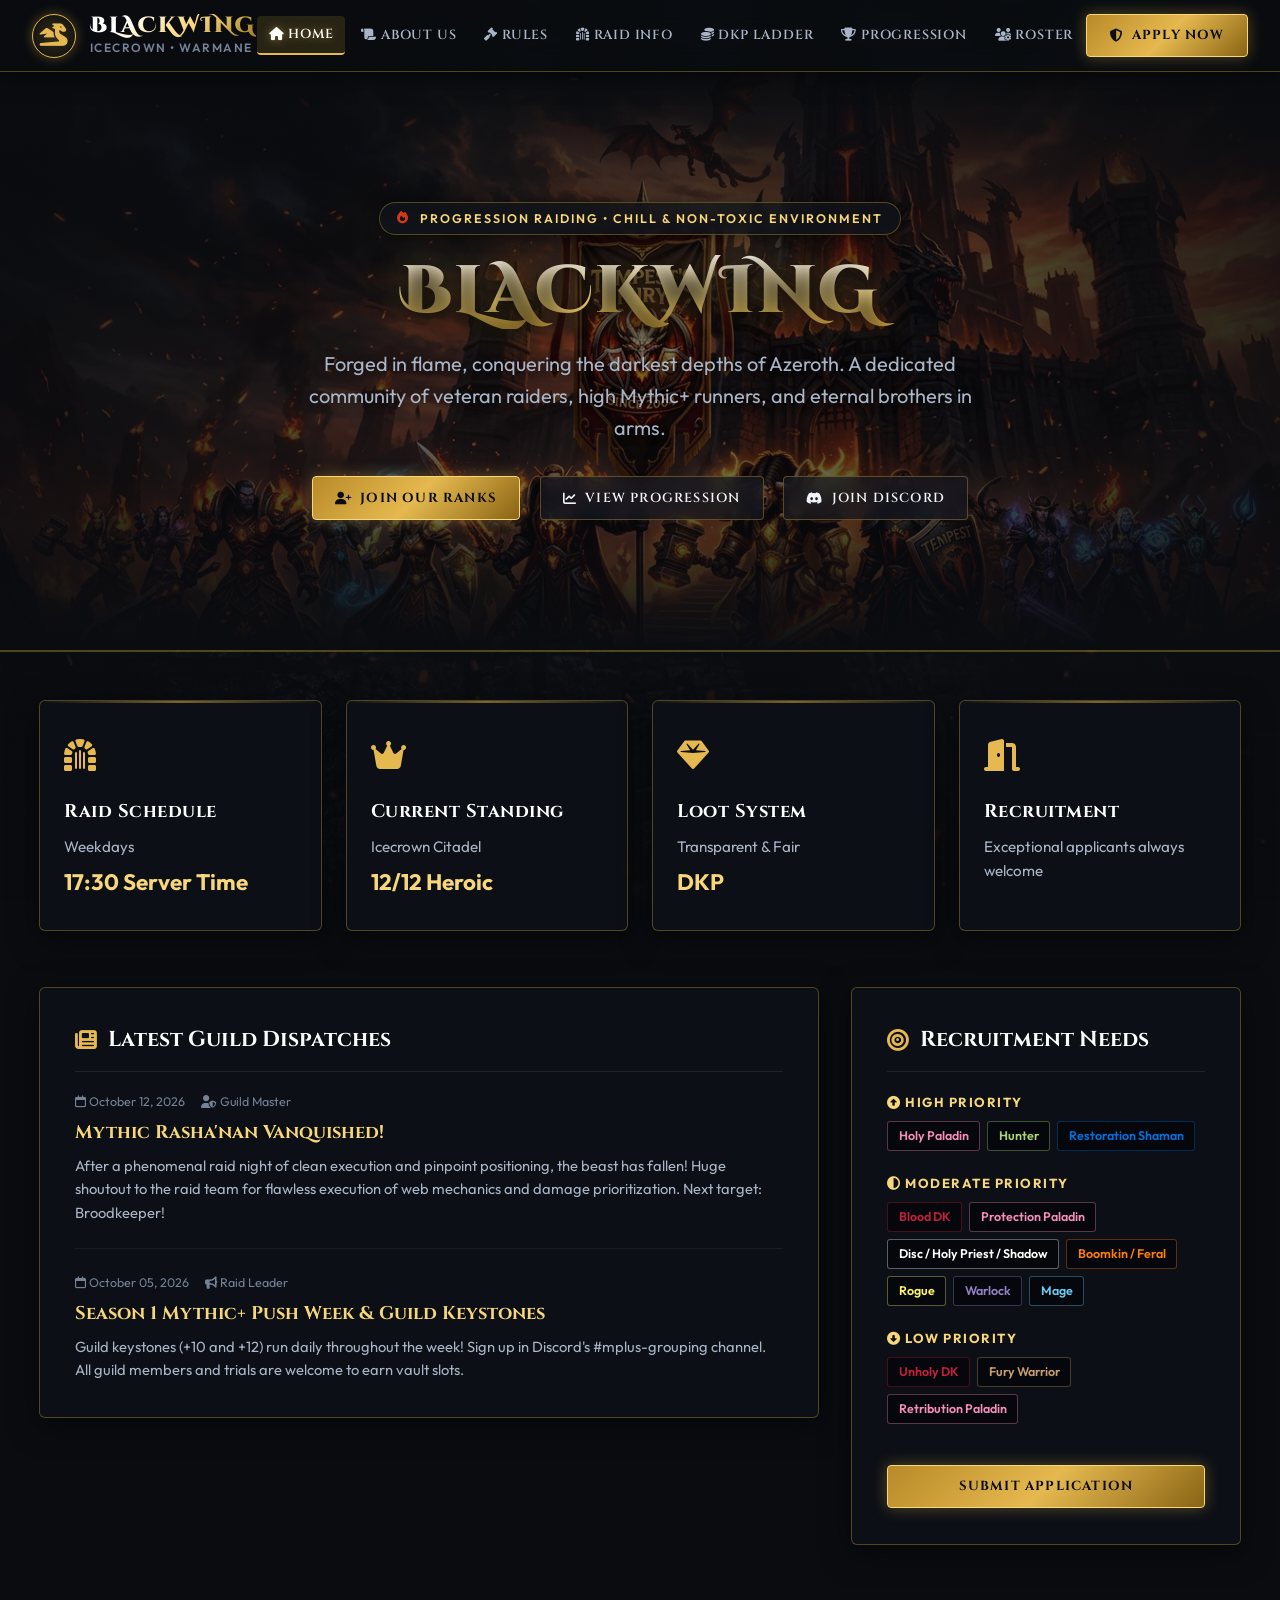
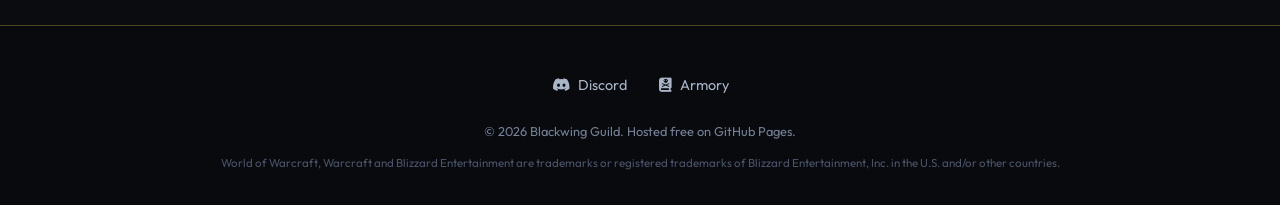
==== index.html @ 2e3fd155 "." ====
<!DOCTYPE html>
<html lang="en">

<head>
  <meta charset="UTF-8">
  <meta name="viewport" content="width=device-width, initial-scale=1.0">
  <title>Blackwing | World of Warcraft Progressive Guild</title>
  <meta name="description"
    content="Official website for Blackwing, a World of Warcraft progressive raiding guild. Raid progression, roster, and recruitment.">

  <!-- Favicon -->
  <link rel="icon" type="image/svg+xml"
    href="data:image/svg+xml,<svg xmlns='http://www.w3.org/2000/svg' viewBox='0 0 100 100'><text y='.9em' font-size='90'>🐉</text></svg>">

  <!-- FontAwesome 6 for Icons -->
  <link rel="stylesheet" href="https://cdnjs.cloudflare.com/ajax/libs/font-awesome/6.5.1/css/all.min.css">

  <!-- Main Stylesheet -->
  <link rel="stylesheet" href="css/style.css">
</head>

<body>

  <!-- Top Sticky Navigation Bar -->
  <header class="site-header" id="mainHeader">
    <div class="nav-container">
      <a href="index.html" class="guild-brand" id="brandLink">
        <div class="guild-crest">
          <i class="fa-solid fa-dragon"></i>
        </div>
        <div class="guild-info-title">
          <span class="guild-name">BLACKWING</span>
          <span class="guild-realm">Icecrown &bull; Warmane</span>
        </div>
      </a>

      <!-- Desktop & Mobile Navigation Links -->
      <nav aria-label="Main Navigation">
        <ul class="nav-menu" id="navMenu">
          <li class="nav-item"><a href="index.html" class="nav-link active" id="navHome"><i
                class="fa-solid fa-house"></i> Home</a></li>
          <li class="nav-item"><a href="about.html" class="nav-link" id="navAbout"><i class="fa-solid fa-scroll"></i>
              About Us</a></li>
          <li class="nav-item"><a href="rules.html" class="nav-link" id="navRules"><i class="fa-solid fa-gavel"></i>
              Rules</a></li>
          <li class="nav-item"><a href="raids.html" class="nav-link" id="navRaids"><i class="fa-solid fa-dungeon"></i>
              Raid Info</a></li>
          <li class="nav-item"><a href="dkp.html" class="nav-link" id="navDkp"><i class="fa-solid fa-coins"></i> DKP
              Ladder</a></li>
          <li class="nav-item"><a href="progression.html" class="nav-link" id="navProgression"><i
                class="fa-solid fa-trophy"></i> Progression</a></li>
          <li class="nav-item"><a href="roster.html" class="nav-link" id="navRoster"><i
                class="fa-solid fa-users-gear"></i> Roster</a></li>
        </ul>
      </nav>

      <!-- Right Action & Mobile Toggle -->
      <div class="nav-actions">
        <a href="recruitment.html" class="btn-primary" id="btnJoinNav">
          <i class="fa-solid fa-shield-halved"></i> Apply Now
        </a>
        <button class="nav-toggle" id="navToggle" aria-label="Toggle navigation menu" aria-expanded="false">
          <i class="fa-solid fa-bars"></i>
        </button>
      </div>
    </div>
  </header>

  <!-- Hero Section: Header Photo with Text Overlay -->
  <section class="hero-section" id="heroSection">
    <div class="hero-background-wrapper">
      <img src="assets/images/hero-banner.jpg" alt="Blackwing Guild Raid Team" class="hero-photo" id="heroPhoto">
      <div class="hero-overlay"></div>
    </div>

    <div class="hero-content">
      <div class="hero-badge" id="heroBadge">
        <i class="fa-solid fa-fire"></i> Progression Raiding &bull; Chill & Non-Toxic Environment
      </div>
      <h1 class="hero-title" id="heroTitle">BLACKWING</h1>
      <p class="hero-subtitle" id="heroSubtitle">
        Forged in flame, conquering the darkest depths of Azeroth. A dedicated community of veteran raiders, high
        Mythic+ runners, and eternal brothers in arms.
      </p>
      <div class="hero-cta-group">
        <a href="recruitment.html" class="btn-primary" id="btnHeroApply">
          <i class="fa-solid fa-user-plus"></i> Join Our Ranks
        </a>
        <a href="progression.html" class="btn-secondary" id="btnHeroProgress">
          <i class="fa-solid fa-chart-line"></i> View Progression
        </a>
        <a href="https://discord.gg" target="_blank" rel="noopener noreferrer" class="btn-secondary"
          id="btnHeroDiscord">
          <i class="fa-brands fa-discord"></i> Join Discord
        </a>
      </div>
    </div>
  </section>

  <!-- Main Body Content -->
  <main class="main-wrapper" id="mainContent">

    <!-- Quick Stats & Raid Schedule Grid -->
    <div class="stats-grid" id="statsGrid">
      <div class="info-card">
        <div class="info-card-icon"><i class="fa-solid fa-dungeon"></i></div>
        <h3 class="info-card-title">Raid Schedule</h3>
        <p class="info-card-text">Weekdays</p>
        <span class="info-card-value">17:30 Server Time</span>
      </div>

      <div class="info-card">
        <div class="info-card-icon"><i class="fa-solid fa-crown"></i></div>
        <h3 class="info-card-title">Current Standing</h3>
        <p class="info-card-text"> Icecrown Citadel </p>
        <span class="info-card-value">12/12 Heroic</span>
      </div>

      <div class="info-card">
        <div class="info-card-icon"><i class="fa-solid fa-gem"></i></div>
        <h3 class="info-card-title">Loot System</h3>
        <p class="info-card-text">Transparent &amp; Fair</p>
        <span class="info-card-value">DKP</span>
      </div>

      <div class="info-card">
        <div class="info-card-icon"><i class="fa-solid fa-door-open"></i></div>
        <h3 class="info-card-title">Recruitment</h3>
        <p class="info-card-text">Exceptional applicants always welcome</p>
        <span class="info-card-value" style="color: #69f0ae;"></span>
      </div>
    </div>

    <!-- Two-Column Overview: Latest Announcements & Recruitment Priorities -->
    <div class="content-columns">

      <!-- Left Column: Guild Highlights & News -->
      <section class="content-panel" aria-labelledby="newsHeading">
        <h2 class="panel-title" id="newsHeading">
          <i class="fa-solid fa-newspaper"></i> Latest Guild Dispatches
        </h2>

        <article class="news-item">
          <div class="news-meta">
            <span><i class="fa-regular fa-calendar"></i> October 12, 2026</span>
            <span><i class="fa-solid fa-user-shield"></i> Guild Master</span>
          </div>
          <h3 class="news-title">Mythic Rasha'nan Vanquished!</h3>
          <p class="news-desc">
            After a phenomenal raid night of clean execution and pinpoint positioning, the beast has fallen! Huge
            shoutout to the raid team for flawless execution of web mechanics and damage prioritization. Next target:
            Broodkeeper!
          </p>
        </article>

        <article class="news-item">
          <div class="news-meta">
            <span><i class="fa-regular fa-calendar"></i> October 05, 2026</span>
            <span><i class="fa-solid fa-bullhorn"></i> Raid Leader</span>
          </div>
          <h3 class="news-title">Season 1 Mythic+ Push Week &amp; Guild Keystones</h3>
          <p class="news-desc">
            Guild keystones (+10 and +12) run daily throughout the week! Sign up in Discord's #mplus-grouping channel.
            All guild members and trials are welcome to earn vault slots.
          </p>
        </article>
      </section>

      <!-- Right Column: Priority Recruitment Needs -->
      <aside class="content-panel" aria-labelledby="recruitmentHeading">
        <h2 class="panel-title" id="recruitmentHeading">
          <i class="fa-solid fa-bullseye"></i> Recruitment Needs
        </h2>

        <div class="recruitment-list">
          <!-- High Priority -->
          <div class="role-category">
            <div class="role-header">
              <span><i class="fa-solid fa-circle-up"></i> High Priority</span>
            </div>
            <div class="classes-tags">
              <span class="class-tag class-paladin">Holy Paladin</span>
              <span class="class-tag class-hunter">Hunter</span>
              <span class="class-tag class-shaman">Restoration Shaman</span>
            </div>
          </div>

          <!-- Moderate Priority -->
          <div class="role-category">
            <div class="role-header">
              <span><i class="fa-solid fa-circle-half-stroke"></i> Moderate Priority</span>
            </div>
            <div class="classes-tags">
              <span class="class-tag class-deathknight">Blood DK</span>
              <span class="class-tag class-paladin">Protection Paladin</span>
              <span class="class-tag class-priest">Disc / Holy Priest / Shadow</span>
              <span class="class-tag class-druid">Boomkin / Feral</span>
              <span class="class-tag class-rogue">Rogue</span>
              <span class="class-tag class-warlock">Warlock</span>
              <span class="class-tag class-mage">Mage</span>
            </div>
          </div>

          <!-- Low Priority -->
          <div class="role-category">
            <div class="role-header">
              <span><i class="fa-solid fa-circle-down"></i> Low Priority</span>
            </div>
            <div class="classes-tags">
              <span class="class-tag class-deathknight">Unholy DK</span>
              <span class="class-tag class-warrior">Fury Warrior</span>
              <span class="class-tag class-paladin">Retribution Paladin</span>

            </div>
          </div>

          <div style="margin-top: 1.2rem; text-align: center;">
            <a href="recruitment.html" class="btn-primary" style="width: 100%; justify-content: center;">
              Submit Application
            </a>
          </div>
        </div>
      </aside>

    </div>

  </main>

  <!-- Website Footer -->
  <footer class="site-footer">
    <div class="footer-container">
      <div class="footer-links">
        <a href="https://discord.gg" target="_blank" rel="noopener noreferrer" class="footer-link"><i
            class="fa-brands fa-discord"></i> Discord</a>
        <a href="https://armory.warmane.com/guild/Blackwing/Icecrown/summary" target="_blank" rel="noopener noreferrer"
          class="footer-link"><i class="fa-solid fa-book-skull"></i> Armory</a>
      </div>
      <p class="footer-copy">
        &copy; 2026 Blackwing Guild. Hosted free on GitHub Pages.
      </p>
      <p class="footer-disclaimer">
        World of Warcraft, Warcraft and Blizzard Entertainment are trademarks or registered trademarks of Blizzard
        Entertainment, Inc. in the U.S. and/or other countries.
      </p>
    </div>
  </footer>

  <script src="js/main.js"></script>
</body>

</html>
---- css/style.css ----
/* ==========================================================================
   World of Warcraft Guild Theme - Blackwing
   Optimized for GitHub Pages (Static Multi-page Site)
   ========================================================================== */

@import url('https://fonts.googleapis.com/css2?family=Cinzel:wght@600;700;800;900&family=Cinzel+Decorative:wght@700;900&family=Outfit:wght@300;400;500;600;700&display=swap');

:root {
  /* Colors */
  --bg-dark: #0a0c10;
  --bg-surface: rgba(16, 19, 26, 0.82);
  --bg-surface-hover: rgba(26, 31, 44, 0.92);
  --bg-card: rgba(13, 16, 23, 0.88);
  --border-gold: rgba(212, 175, 55, 0.35);
  --border-gold-glow: rgba(255, 200, 60, 0.6);
  --gold-primary: #e5b94f;
  --gold-light: #f7d779;
  --gold-dark: #a37d24;
  --ember-red: #d3381c;
  --ember-glow: rgba(220, 60, 20, 0.4);
  --text-primary: #f0f3f8;
  --text-secondary: #a9b5c7;
  --text-muted: #748196;

  /* WoW Class Colors */
  --class-warrior: #C79C6E;
  --class-paladin: #F58CBA;
  --class-hunter: #ABD473;
  --class-rogue: #FFF569;
  --class-priest: #FFFFFF;
  --class-deathknight: #C41F3B;
  --class-shaman: #0070DE;
  --class-mage: #69CCF0;
  --class-warlock: #9482C9;
  --class-monk: #00FF96;
  --class-druid: #FF7D0A;
  --class-demonhunter: #A330C9;
  /* WoW Item Quality Colors */
  --item-epic: #a335ee;
  --item-legendary: #ff8000;
  --item-rare: #0070dd;

  /* Typography */
  --font-heading: 'Cinzel', serif;
  --font-decorative: 'Cinzel Decorative', serif;
  --font-body: 'Outfit', -apple-system, BlinkMacSystemFont, 'Segoe UI', Roboto, sans-serif;

  /* Transitions */
  --transition-fast: 0.2s ease;
  --transition-normal: 0.3s cubic-bezier(0.16, 1, 0.3, 1);
}

/* Base Reset & Background */
* {
  margin: 0;
  padding: 0;
  box-sizing: border-box;
}

html {
  scroll-behavior: smooth;
}

body {
  font-family: var(--font-body);
  background-color: var(--bg-dark);
  background-image: 
    linear-gradient(rgba(10, 12, 16, 0.88), rgba(10, 12, 16, 0.94)),
    url('../assets/images/page-bg.jpg');
  background-attachment: fixed;
  background-position: center center;
  background-repeat: no-repeat;
  background-size: cover;
  color: var(--text-primary);
  line-height: 1.6;
  min-height: 100vh;
  display: flex;
  flex-direction: column;
  overflow-x: hidden;
}

a {
  color: inherit;
  text-decoration: none;
  transition: color var(--transition-fast);
}

/* ==========================================================================
   NAVIGATION BAR
   ========================================================================== */
.site-header {
  position: sticky;
  top: 0;
  z-index: 1000;
  width: 100%;
  background: rgba(10, 12, 16, 0.85);
  backdrop-filter: blur(14px);
  -webkit-backdrop-filter: blur(14px);
  border-bottom: 1px solid var(--border-gold);
  box-shadow: 0 4px 25px rgba(0, 0, 0, 0.6);
  transition: background var(--transition-normal);
}

.nav-container {
  max-width: 1300px;
  margin: 0 auto;
  padding: 0.85rem 2rem;
  display: flex;
  align-items: center;
  justify-content: space-between;
}

.guild-brand {
  display: flex;
  align-items: center;
  gap: 0.85rem;
  text-decoration: none;
}

.guild-crest {
  width: 44px;
  height: 44px;
  display: flex;
  align-items: center;
  justify-content: center;
  background: radial-gradient(circle, rgba(229, 185, 79, 0.2) 0%, rgba(10, 12, 16, 0.8) 100%);
  border: 1px solid var(--gold-primary);
  border-radius: 50%;
  box-shadow: 0 0 12px rgba(229, 185, 79, 0.35);
  color: var(--gold-primary);
  font-size: 1.4rem;
  transition: transform var(--transition-normal), box-shadow var(--transition-normal);
}

.guild-brand:hover .guild-crest {
  transform: scale(1.08) rotate(5deg);
  box-shadow: 0 0 20px var(--border-gold-glow);
}

.guild-info-title {
  display: flex;
  flex-direction: column;
}

.guild-name {
  font-family: var(--font-decorative);
  font-size: 1.35rem;
  font-weight: 900;
  letter-spacing: 2px;
  background: linear-gradient(135deg, #ffffff 20%, var(--gold-light) 60%, var(--gold-dark) 100%);
  -webkit-background-clip: text;
  -webkit-text-fill-color: transparent;
  line-height: 1.1;
  text-transform: uppercase;
}

.guild-realm {
  font-size: 0.75rem;
  color: var(--text-muted);
  letter-spacing: 1.5px;
  text-transform: uppercase;
  font-weight: 600;
}

.nav-menu {
  display: flex;
  align-items: center;
  gap: 0.25rem;
  list-style: none;
}

.nav-item {
  position: relative;
}

.nav-link {
  display: inline-block;
  padding: 0.5rem 0.75rem;
  font-family: var(--font-heading);
  font-size: 0.82rem;
  letter-spacing: 0.8px;
  font-weight: 600;
  text-transform: uppercase;
  color: var(--text-secondary);
  border-radius: 4px;
  position: relative;
  transition: all var(--transition-fast);
  white-space: nowrap;
}

.nav-link:hover {
  color: var(--gold-light);
  background: rgba(212, 175, 55, 0.08);
}

.nav-link.active {
  color: #ffffff;
  background: rgba(212, 175, 55, 0.15);
  border-bottom: 2px solid var(--gold-primary);
  text-shadow: 0 0 8px rgba(229, 185, 79, 0.5);
}

.nav-actions {
  display: flex;
  align-items: center;
  gap: 1rem;
}

.btn-primary {
  display: inline-flex;
  align-items: center;
  gap: 0.5rem;
  background: linear-gradient(135deg, #b98a28 0%, #e5b94f 50%, #8a6414 100%);
  color: #0b0d12;
  font-family: var(--font-heading);
  font-weight: 700;
  font-size: 0.82rem;
  letter-spacing: 1.2px;
  text-transform: uppercase;
  padding: 0.65rem 1.4rem;
  border-radius: 4px;
  border: 1px solid var(--gold-light);
  box-shadow: 0 0 15px rgba(229, 185, 79, 0.35);
  transition: all var(--transition-normal);
  cursor: pointer;
}

.btn-primary:hover {
  background: linear-gradient(135deg, #f7d779 0%, #ffd978 50%, #b98a28 100%);
  box-shadow: 0 0 25px rgba(255, 215, 0, 0.6);
  transform: translateY(-2px);
  color: #000000;
}

.btn-secondary {
  display: inline-flex;
  align-items: center;
  gap: 0.5rem;
  background: rgba(20, 24, 34, 0.7);
  color: var(--text-primary);
  font-family: var(--font-heading);
  font-weight: 600;
  font-size: 0.82rem;
  letter-spacing: 1.2px;
  text-transform: uppercase;
  padding: 0.65rem 1.4rem;
  border-radius: 4px;
  border: 1px solid var(--border-gold);
  backdrop-filter: blur(8px);
  transition: all var(--transition-normal);
  cursor: pointer;
}

.btn-secondary:hover {
  background: rgba(30, 38, 55, 0.9);
  border-color: var(--gold-primary);
  color: var(--gold-light);
  transform: translateY(-2px);
}

.nav-toggle {
  display: none;
  background: transparent;
  border: 1px solid var(--border-gold);
  color: var(--gold-primary);
  font-size: 1.3rem;
  padding: 0.4rem 0.7rem;
  border-radius: 4px;
  cursor: pointer;
}

/* ==========================================================================
   HERO BANNER (HEADER PHOTO + OVERLAY TEXT)
   ========================================================================== */
.hero-section {
  position: relative;
  width: 100%;
  min-height: 580px;
  display: flex;
  align-items: center;
  justify-content: center;
  text-align: center;
  overflow: hidden;
  border-bottom: 2px solid var(--border-gold);
}

.hero-background-wrapper {
  position: absolute;
  top: 0;
  left: 0;
  width: 100%;
  height: 100%;
  z-index: 1;
}

.hero-photo {
  width: 100%;
  height: 100%;
  object-fit: cover;
  object-position: center 35%;
  filter: brightness(0.85) contrast(1.1);
  transform: scale(1.02);
  transition: transform 8s ease-out;
}

.hero-section:hover .hero-photo {
  transform: scale(1.06);
}

/* Atmospheric Overlays for Depth and Contrast */
.hero-overlay {
  position: absolute;
  top: 0;
  left: 0;
  width: 100%;
  height: 100%;
  background: radial-gradient(circle at center, rgba(10, 12, 16, 0.45) 0%, rgba(10, 12, 16, 0.9) 100%),
              linear-gradient(to bottom, rgba(10, 12, 16, 0.8) 0%, transparent 25%, transparent 75%, rgba(10, 12, 16, 0.98) 100%);
  z-index: 2;
}

.hero-content {
  position: relative;
  z-index: 3;
  max-width: 900px;
  margin: 0 auto;
  padding: 3rem 1.5rem;
  animation: fadeIn 1.2s ease-out;
}

.hero-badge {
  display: inline-flex;
  align-items: center;
  gap: 0.6rem;
  background: rgba(16, 19, 26, 0.8);
  border: 1px solid var(--border-gold);
  padding: 0.35rem 1.1rem;
  border-radius: 50px;
  font-size: 0.78rem;
  font-weight: 600;
  letter-spacing: 2px;
  text-transform: uppercase;
  color: var(--gold-light);
  margin-bottom: 1.25rem;
  box-shadow: 0 0 15px rgba(0, 0, 0, 0.5);
  backdrop-filter: blur(6px);
}

.hero-badge i {
  color: var(--ember-red);
}

.hero-title {
  font-family: var(--font-decorative);
  font-size: clamp(2.4rem, 6vw, 4.2rem);
  font-weight: 900;
  letter-spacing: 3px;
  line-height: 1.1;
  text-transform: uppercase;
  margin-bottom: 1.2rem;
  text-shadow: 0 4px 20px rgba(0, 0, 0, 0.9), 0 0 35px rgba(229, 185, 79, 0.35);
  background: linear-gradient(180deg, #ffffff 0%, var(--gold-light) 65%, #c59b35 100%);
  -webkit-background-clip: text;
  -webkit-text-fill-color: transparent;
}

.hero-subtitle {
  font-size: clamp(1rem, 2vw, 1.25rem);
  color: var(--text-secondary);
  max-width: 680px;
  margin: 0 auto 2rem auto;
  line-height: 1.6;
  text-shadow: 0 2px 10px rgba(0, 0, 0, 0.8);
}

.hero-cta-group {
  display: flex;
  gap: 1.2rem;
  justify-content: center;
  flex-wrap: wrap;
}

/* ==========================================================================
   PAGE CONTAINER & SECTIONS
   ========================================================================== */
.main-wrapper {
  flex: 1;
  width: 100%;
  max-width: 1250px;
  margin: 0 auto;
  padding: 3rem 1.5rem 5rem 1.5rem;
}

.section-header {
  text-align: center;
  margin-bottom: 2.5rem;
}

.section-tag {
  font-size: 0.78rem;
  text-transform: uppercase;
  letter-spacing: 3px;
  color: var(--gold-primary);
  font-weight: 700;
  display: block;
  margin-bottom: 0.4rem;
}

.section-title {
  font-family: var(--font-heading);
  font-size: 2.1rem;
  font-weight: 800;
  letter-spacing: 1.5px;
  color: #ffffff;
  text-transform: uppercase;
  display: inline-block;
  position: relative;
  padding-bottom: 0.75rem;
}

.section-title::after {
  content: '';
  position: absolute;
  bottom: 0;
  left: 50%;
  transform: translateX(-50%);
  width: 80px;
  height: 2px;
  background: linear-gradient(90deg, transparent, var(--gold-primary), transparent);
}

/* Info Cards Grid */
.stats-grid {
  display: grid;
  grid-template-columns: repeat(auto-fit, minmax(260px, 1fr));
  gap: 1.5rem;
  margin-bottom: 3.5rem;
}

.info-card {
  background: var(--bg-card);
  border: 1px solid var(--border-gold);
  border-radius: 6px;
  padding: 1.8rem 1.5rem;
  box-shadow: 0 8px 30px rgba(0, 0, 0, 0.5);
  backdrop-filter: blur(8px);
  position: relative;
  overflow: hidden;
  transition: transform var(--transition-normal), border-color var(--transition-normal), box-shadow var(--transition-normal);
}

.info-card::before {
  content: '';
  position: absolute;
  top: 0;
  left: 0;
  width: 100%;
  height: 2px;
  background: linear-gradient(90deg, transparent, var(--gold-primary), transparent);
  opacity: 0.5;
  transition: opacity var(--transition-fast);
}

.info-card:hover {
  transform: translateY(-5px);
  border-color: var(--gold-primary);
  box-shadow: 0 12px 35px rgba(0, 0, 0, 0.7), 0 0 20px rgba(229, 185, 79, 0.15);
}

.info-card:hover::before {
  opacity: 1;
}

.info-card-icon {
  font-size: 2rem;
  color: var(--gold-primary);
  margin-bottom: 1rem;
}

.info-card-title {
  font-family: var(--font-heading);
  font-size: 1.15rem;
  font-weight: 700;
  color: #ffffff;
  margin-bottom: 0.5rem;
  letter-spacing: 0.5px;
}

.info-card-text {
  color: var(--text-secondary);
  font-size: 0.95rem;
}

.info-card-value {
  font-size: 1.4rem;
  font-weight: 700;
  color: var(--gold-light);
  margin-top: 0.4rem;
  display: block;
}

/* Two Column Content Layout */
.content-columns {
  display: grid;
  grid-template-columns: 2fr 1fr;
  gap: 2rem;
  align-items: start;
}

@media (max-width: 900px) {
  .content-columns {
    grid-template-columns: 1fr;
  }
}

.content-panel {
  background: var(--bg-card);
  border: 1px solid var(--border-gold);
  border-radius: 6px;
  padding: 2.2rem;
  box-shadow: 0 8px 30px rgba(0, 0, 0, 0.5);
  backdrop-filter: blur(8px);
}

.panel-title {
  font-family: var(--font-heading);
  font-size: 1.35rem;
  font-weight: 700;
  color: #ffffff;
  margin-bottom: 1.25rem;
  display: flex;
  align-items: center;
  gap: 0.65rem;
  border-bottom: 1px solid rgba(255, 255, 255, 0.08);
  padding-bottom: 0.85rem;
}

.panel-title i {
  color: var(--gold-primary);
}

/* Class Recruitment Badges */
.recruitment-list {
  display: flex;
  flex-direction: column;
  gap: 0.85rem;
}

.role-category {
  margin-bottom: 0.5rem;
}

.role-header {
  font-size: 0.82rem;
  font-weight: 700;
  text-transform: uppercase;
  letter-spacing: 1.5px;
  color: var(--gold-light);
  margin-bottom: 0.5rem;
  display: flex;
  justify-content: space-between;
}

.classes-tags {
  display: flex;
  flex-wrap: wrap;
  gap: 0.45rem;
}

.class-tag {
  font-size: 0.78rem;
  font-weight: 600;
  padding: 0.25rem 0.65rem;
  border-radius: 3px;
  background: rgba(0, 0, 0, 0.45);
  border: 1px solid rgba(255, 255, 255, 0.1);
  display: inline-flex;
  align-items: center;
  gap: 0.35rem;
}

.class-warrior { color: var(--class-warrior); border-color: rgba(199, 156, 110, 0.35); }
.class-paladin { color: var(--class-paladin); border-color: rgba(245, 140, 186, 0.35); }
.class-hunter { color: var(--class-hunter); border-color: rgba(171, 212, 115, 0.35); }
.class-rogue { color: var(--class-rogue); border-color: rgba(255, 245, 105, 0.35); }
.class-priest { color: var(--class-priest); border-color: rgba(255, 255, 255, 0.35); }
.class-deathknight { color: var(--class-deathknight); border-color: rgba(196, 31, 59, 0.35); }
.class-shaman { color: var(--class-shaman); border-color: rgba(0, 112, 222, 0.35); }
.class-mage { color: var(--class-mage); border-color: rgba(105, 204, 240, 0.35); }
.class-warlock { color: var(--class-warlock); border-color: rgba(148, 130, 201, 0.35); }
.class-monk { color: var(--class-monk); border-color: rgba(0, 255, 150, 0.35); }
.class-druid { color: var(--class-druid); border-color: rgba(255, 125, 10, 0.35); }
.class-demonhunter { color: var(--class-demonhunter); border-color: rgba(163, 48, 201, 0.35); }
.class-evoker { color: var(--class-evoker); border-color: rgba(51, 147, 127, 0.35); }

/* News / Progression Preview */
.news-item {
  margin-bottom: 1.5rem;
  padding-bottom: 1.5rem;
  border-bottom: 1px solid rgba(255, 255, 255, 0.06);
}

.news-item:last-child {
  margin-bottom: 0;
  padding-bottom: 0;
  border-bottom: none;
}

.news-meta {
  font-size: 0.78rem;
  color: var(--text-muted);
  margin-bottom: 0.35rem;
  display: flex;
  gap: 1rem;
}

.news-title {
  font-family: var(--font-heading);
  font-size: 1.15rem;
  color: var(--gold-light);
  margin-bottom: 0.4rem;
}

.news-desc {
  font-size: 0.92rem;
  color: var(--text-secondary);
}

/* ==========================================================================
   FOOTER
   ========================================================================== */
.site-footer {
  margin-top: auto;
  background: rgba(8, 10, 14, 0.95);
  border-top: 1px solid var(--border-gold);
  padding: 3rem 1.5rem 2rem 1.5rem;
  text-align: center;
}

.footer-container {
  max-width: 1100px;
  margin: 0 auto;
}

.footer-links {
  display: flex;
  justify-content: center;
  gap: 2rem;
  flex-wrap: wrap;
  margin-bottom: 1.5rem;
}

.footer-link {
  color: var(--text-secondary);
  font-size: 0.9rem;
  display: inline-flex;
  align-items: center;
  gap: 0.5rem;
  transition: color var(--transition-fast);
}

.footer-link:hover {
  color: var(--gold-light);
}

.footer-copy {
  font-size: 0.8rem;
  color: var(--text-muted);
  line-height: 1.7;
}

.footer-disclaimer {
  font-size: 0.72rem;
  color: #4a5468;
  margin-top: 0.75rem;
}

/* ==========================================================================
   ANIMATIONS & RESPONSIVE DESIGN
   ========================================================================== */
@keyframes fadeIn {
  from {
    opacity: 0;
    transform: translateY(15px);
  }
  to {
    opacity: 1;
    transform: translateY(0);
  }
}

/* ==========================================================================
   ACCORDIONS & COLLAPSIBLES (LOOT PRIORITY & RULES)
   ========================================================================== */
.accordion-wrapper {
  display: flex;
  flex-direction: column;
  gap: 0.85rem;
}

.accordion-item {
  background: rgba(13, 16, 23, 0.7);
  border: 1px solid var(--border-gold);
  border-radius: 6px;
  overflow: hidden;
  transition: border-color var(--transition-fast), box-shadow var(--transition-fast);
}

.accordion-item:hover {
  border-color: var(--border-gold-glow);
}

.accordion-trigger {
  width: 100%;
  background: transparent;
  border: none;
  padding: 1.1rem 1.4rem;
  display: flex;
  justify-content: space-between;
  align-items: center;
  color: var(--gold-light);
  font-family: var(--font-heading);
  font-size: 1.05rem;
  font-weight: 700;
  cursor: pointer;
  text-align: left;
  transition: background var(--transition-fast), color var(--transition-fast);
}

.accordion-trigger:hover {
  background: rgba(229, 185, 79, 0.08);
  color: #ffffff;
}

.accordion-trigger i.chevron {
  transition: transform var(--transition-fast);
  color: var(--gold-primary);
  font-size: 0.95rem;
}

.accordion-item.active .accordion-trigger i.chevron {
  transform: rotate(180deg);
}

.accordion-content {
  display: none;
  padding: 1.25rem 1.4rem;
  border-top: 1px solid rgba(212, 175, 55, 0.2);
  background: rgba(0, 0, 0, 0.35);
}

.accordion-item.active .accordion-content {
  display: block;
  animation: fadeIn 0.25s ease-out;
}

/* Loot Priority Specific Table */
.loot-prio-table {
  width: 100%;
  border-collapse: collapse;
  margin-top: 0.5rem;
  font-size: 0.92rem;
}

.loot-prio-table th {
  background: rgba(229, 185, 79, 0.1);
  color: var(--gold-light);
  text-align: left;
  padding: 0.75rem 1rem;
  font-family: var(--font-heading);
  font-size: 0.82rem;
  letter-spacing: 1px;
  text-transform: uppercase;
  border-bottom: 1px solid var(--border-gold);
}

.loot-prio-table td {
  padding: 0.85rem 1rem;
  border-bottom: 1px solid rgba(255, 255, 255, 0.05);
  color: var(--text-secondary);
}

.loot-prio-table tr:hover td {
  background: rgba(255, 255, 255, 0.02);
}

.item-epic {
  color: var(--item-epic);
  font-weight: 700;
}

.item-legendary {
  color: var(--item-legendary);
  font-weight: 700;
}

/* ==========================================================================
   DKP LADDER & TABLES
   ========================================================================== */
.dkp-controls {
  display: flex;
  justify-content: space-between;
  align-items: center;
  flex-wrap: wrap;
  gap: 1rem;
  margin-bottom: 1.5rem;
}

.dkp-search-wrapper {
  position: relative;
  min-width: 280px;
  flex: 1;
  max-width: 400px;
}

.dkp-search-icon {
  position: absolute;
  left: 1rem;
  top: 50%;
  transform: translateY(-50%);
  color: var(--text-muted);
}

.dkp-search-input {
  width: 100%;
  padding: 0.7rem 1rem 0.7rem 2.5rem;
  background: rgba(0, 0, 0, 0.5);
  border: 1px solid var(--border-gold);
  border-radius: 4px;
  color: var(--text-primary);
  font-family: var(--font-body);
  font-size: 0.9rem;
}

.dkp-search-input:focus {
  outline: none;
  border-color: var(--gold-light);
  box-shadow: 0 0 10px rgba(229, 185, 79, 0.3);
}

.dkp-filters {
  display: flex;
  gap: 0.5rem;
  flex-wrap: wrap;
}

.filter-btn {
  background: rgba(20, 24, 34, 0.7);
  border: 1px solid var(--border-gold);
  color: var(--text-secondary);
  padding: 0.5rem 0.9rem;
  border-radius: 4px;
  font-size: 0.82rem;
  font-family: var(--font-heading);
  cursor: pointer;
  transition: all var(--transition-fast);
}

.filter-btn:hover,
.filter-btn.active {
  background: rgba(229, 185, 79, 0.2);
  color: #ffffff;
  border-color: var(--gold-light);
}

.dkp-table-container {
  overflow-x: auto;
  border: 1px solid var(--border-gold);
  border-radius: 6px;
  background: rgba(13, 16, 23, 0.8);
}

.dkp-table {
  width: 100%;
  border-collapse: collapse;
  font-size: 0.92rem;
  min-width: 650px;
}

.dkp-table th {
  background: rgba(20, 24, 34, 0.95);
  color: var(--gold-light);
  padding: 0.9rem 1.2rem;
  text-align: left;
  font-family: var(--font-heading);
  font-size: 0.82rem;
  letter-spacing: 1px;
  text-transform: uppercase;
  border-bottom: 2px solid var(--gold-primary);
  cursor: pointer;
  user-select: none;
  white-space: nowrap;
}

.dkp-table th:hover {
  color: #ffffff;
  background: rgba(30, 36, 52, 0.95);
}

.dkp-table td {
  padding: 0.85rem 1.2rem;
  border-bottom: 1px solid rgba(255, 255, 255, 0.05);
  color: var(--text-primary);
  white-space: nowrap;
}

.dkp-table tr:hover td {
  background: rgba(229, 185, 79, 0.04);
}

.dkp-rank-badge {
  display: inline-block;
  padding: 0.2rem 0.55rem;
  border-radius: 3px;
  font-size: 0.75rem;
  font-weight: 700;
  text-transform: uppercase;
  letter-spacing: 0.5px;
}

.badge-gm {
  background: rgba(220, 30, 30, 0.2);
  color: #ff4444;
  border: 1px solid rgba(220, 30, 30, 0.45);
}

.badge-officer {
  background: rgba(176, 20, 50, 0.2);
  color: #e8305a;
  border: 1px solid rgba(176, 20, 50, 0.45);
}

.badge-core {
  background: rgba(0, 230, 118, 0.15);
  color: #00e676;
  border: 1px solid rgba(0, 230, 118, 0.35);
}

.badge-raider {
  background: rgba(33, 150, 243, 0.15);
  color: #64b5f6;
  border: 1px solid rgba(33, 150, 243, 0.35);
}

.badge-trial {
  background: rgba(255, 235, 59, 0.15);
  color: #fff176;
  border: 1px solid rgba(255, 235, 59, 0.35);
}

.badge-veteran {
  background: rgba(220, 190, 0, 0.18);
  color: #f5d020;
  border: 1px solid rgba(220, 190, 0, 0.42);
}

.badge-member {
  background: rgba(130, 50, 200, 0.2);
  color: #bf7fff;
  border: 1px solid rgba(130, 50, 200, 0.42);
}

.badge-initiate {
  background: rgba(30, 180, 80, 0.18);
  color: #4cdd7e;
  border: 1px solid rgba(30, 180, 80, 0.4);
}

.badge-alt {
  background: rgba(158, 158, 158, 0.2);
  color: #cfd8dc;
  border: 1px solid rgba(158, 158, 158, 0.35);
}

.badge-external {
  background: rgba(140, 140, 140, 0.18);
  color: #b0b8c0;
  border: 1px solid rgba(140, 140, 140, 0.38);
}

.badge-pug {
  background: rgba(158, 158, 158, 0.15);
  color: #e0e0e0;
  border: 1px solid rgba(189, 189, 189, 0.35);
}

@media (max-width: 1180px) {
  .nav-menu {
    position: fixed;
    top: 70px;
    left: 0;
    width: 100%;
    background: rgba(10, 12, 16, 0.97);
    border-bottom: 1px solid var(--border-gold);
    flex-direction: column;
    padding: 1.5rem 0;
    gap: 0.5rem;
    box-shadow: 0 15px 30px rgba(0, 0, 0, 0.8);
    transform: translateY(-150%);
    transition: transform var(--transition-normal);
  }

  .nav-menu.open {
    transform: translateY(0);
  }

  .nav-link {
    width: 80%;
    text-align: center;
    padding: 0.8rem 0;
  }

  .nav-toggle {
    display: block;
  }

  .nav-actions .btn-primary {
    display: inline-flex;
    padding: 0.5rem 0.9rem;
    font-size: 0.76rem;
  }

  .hero-section {
    min-height: 480px;
  }
}
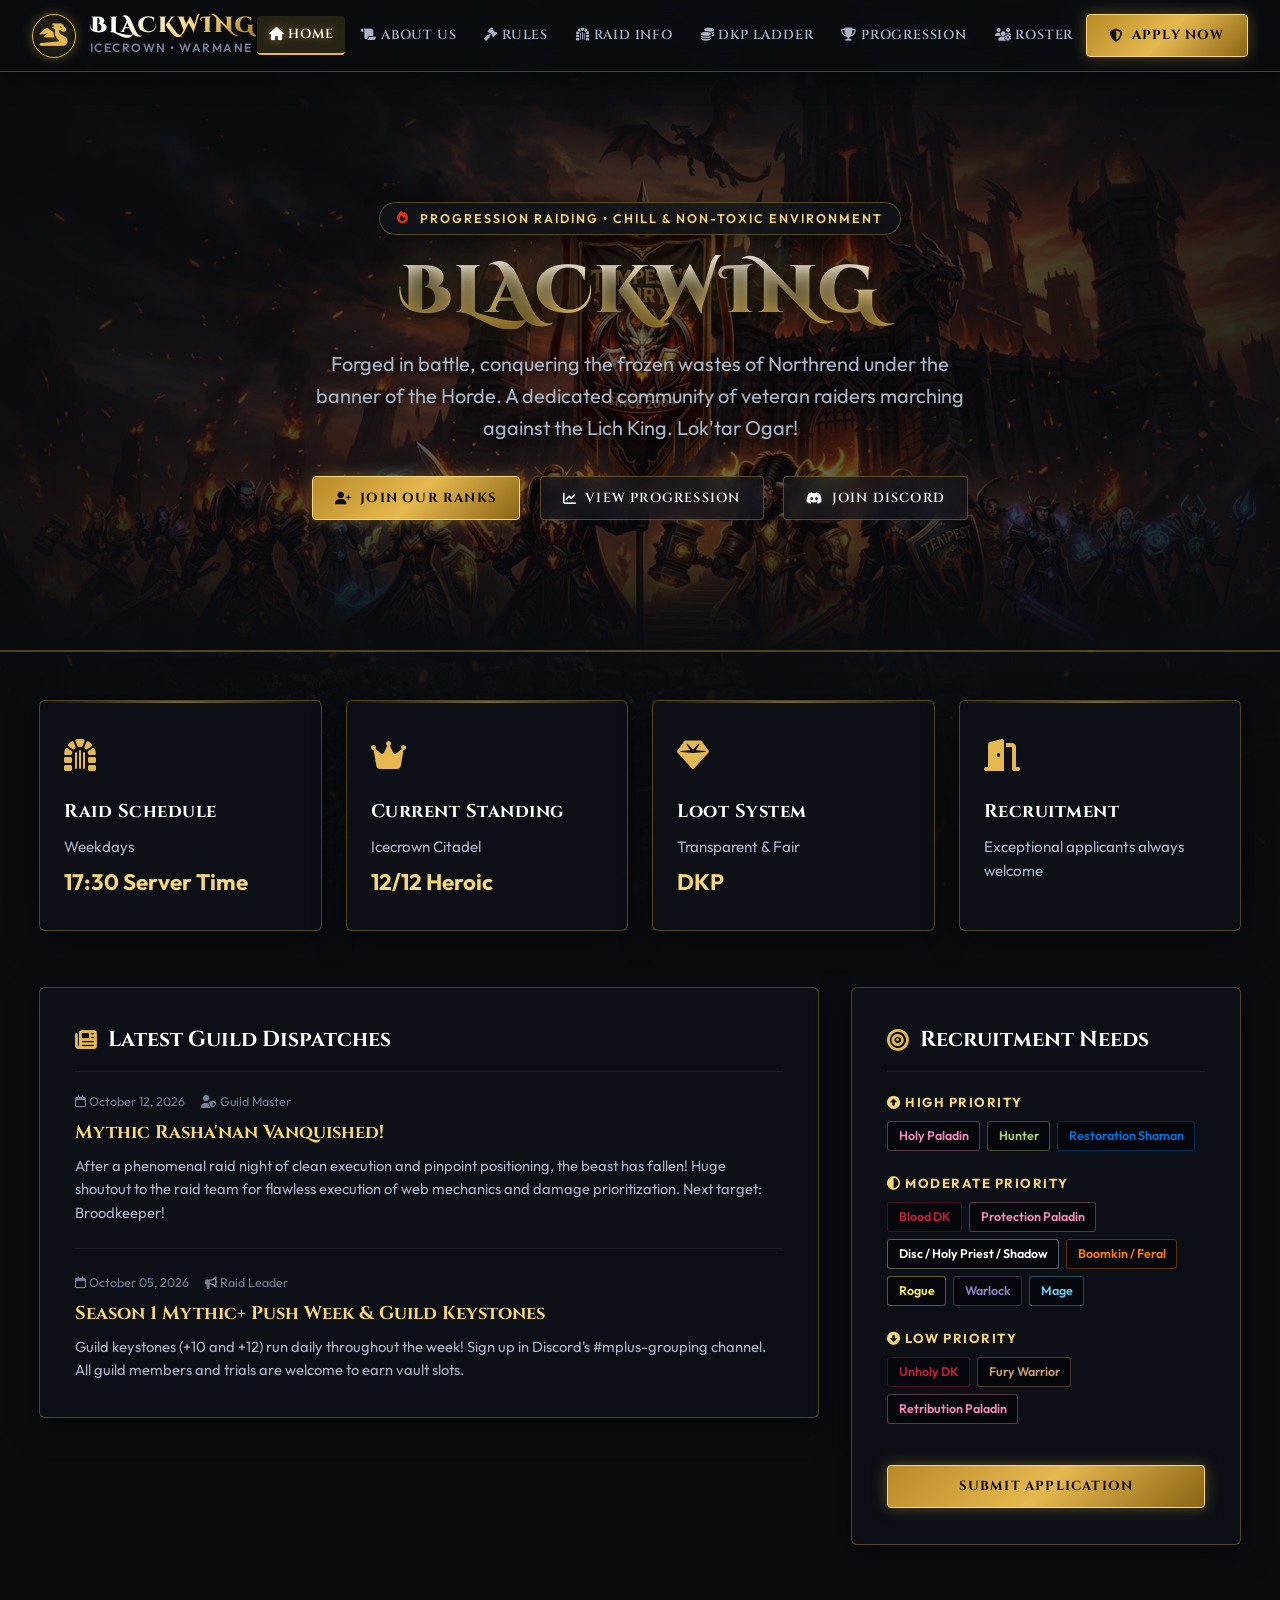
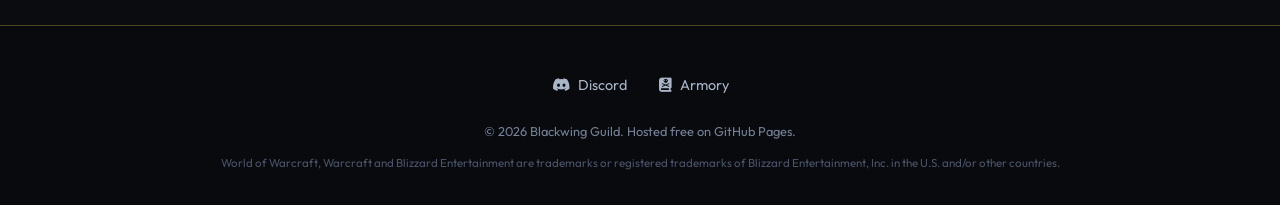
==== commit de30a6e1: "." ====
--- a/index.html
+++ b/index.html
@@ -79,8 +79,7 @@
       </div>
       <h1 class="hero-title" id="heroTitle">BLACKWING</h1>
       <p class="hero-subtitle" id="heroSubtitle">
-        Forged in flame, conquering the darkest depths of Azeroth. A dedicated community of veteran raiders, high
-        Mythic+ runners, and eternal brothers in arms.
+        Forged in battle, conquering the frozen wastes of Northrend under the banner of the Horde. A dedicated community of veteran raiders marching against the Lich King. Lok'tar Ogar!
       </p>
       <div class="hero-cta-group">
         <a href="recruitment.html" class="btn-primary" id="btnHeroApply">
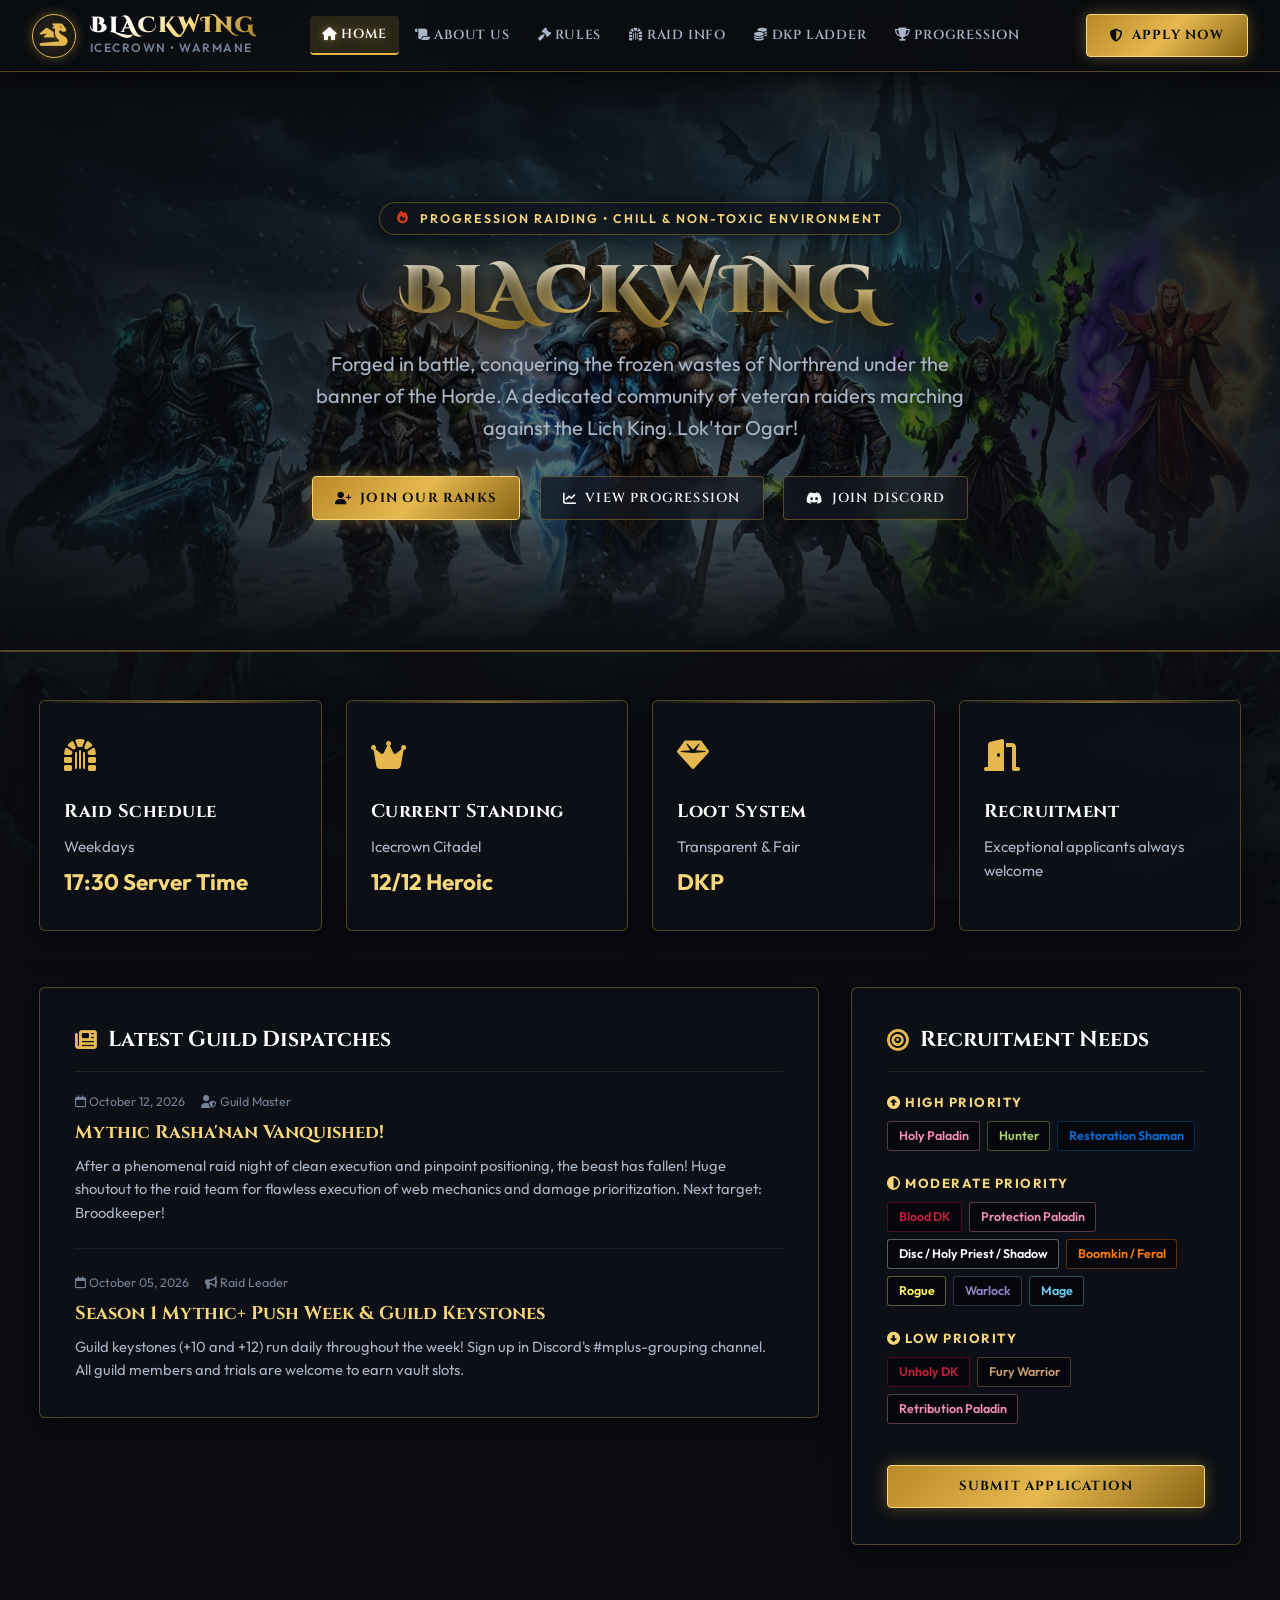
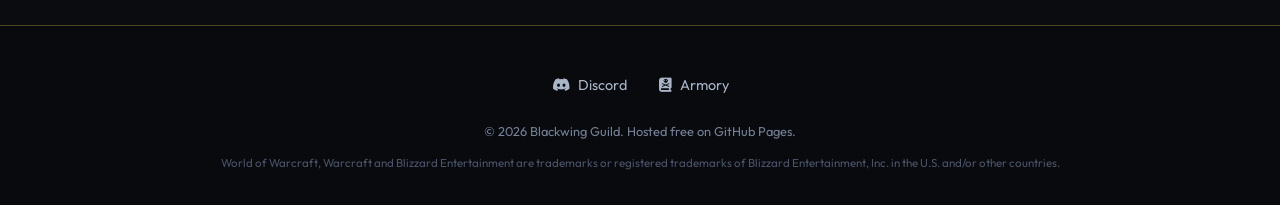
==== commit 9e617985: "." ====
--- a/index.html
+++ b/index.html
@@ -9,8 +9,7 @@
     content="Official website for Blackwing, a World of Warcraft progressive raiding guild. Raid progression, roster, and recruitment.">
 
   <!-- Favicon -->
-  <link rel="icon" type="image/svg+xml"
-    href="data:image/svg+xml,<svg xmlns='http://www.w3.org/2000/svg' viewBox='0 0 100 100'><text y='.9em' font-size='90'>🐉</text></svg>">
+  <link rel="icon" type="image/svg+xml" href="favicon.svg">
 
   <!-- FontAwesome 6 for Icons -->
   <link rel="stylesheet" href="https://cdnjs.cloudflare.com/ajax/libs/font-awesome/6.5.1/css/all.min.css">
@@ -49,8 +48,6 @@
               Ladder</a></li>
           <li class="nav-item"><a href="progression.html" class="nav-link" id="navProgression"><i
                 class="fa-solid fa-trophy"></i> Progression</a></li>
-          <li class="nav-item"><a href="roster.html" class="nav-link" id="navRoster"><i
-                class="fa-solid fa-users-gear"></i> Roster</a></li>
         </ul>
       </nav>
 
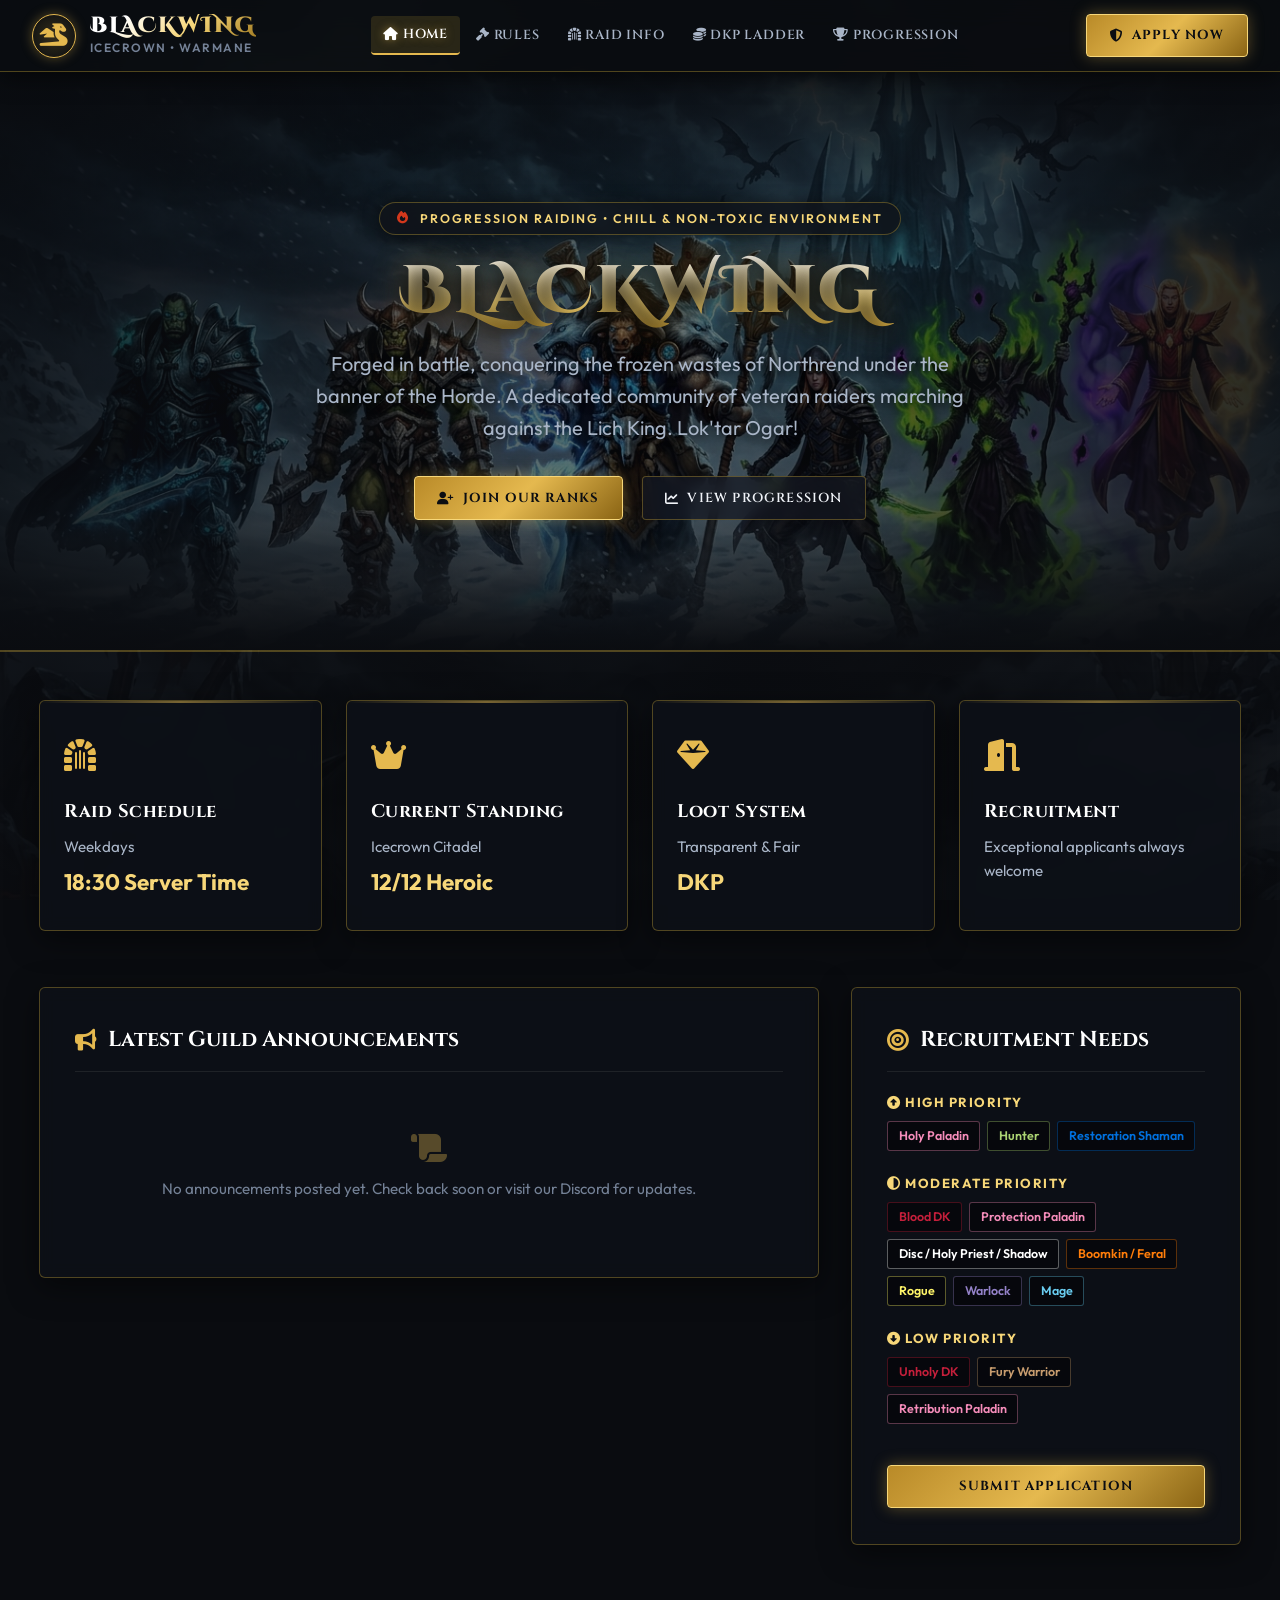
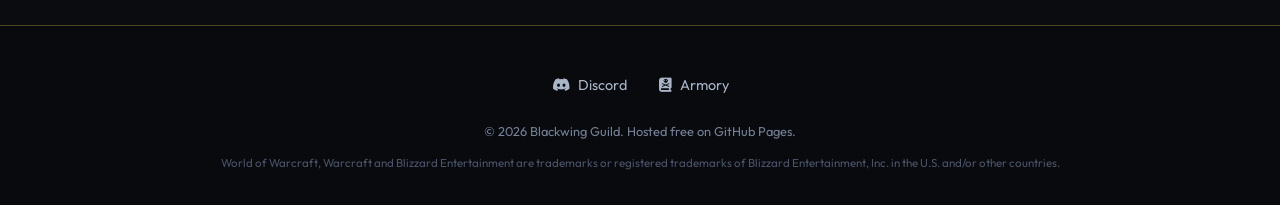
==== commit 520e9400: "." ====
--- a/index.html
+++ b/index.html
@@ -38,8 +38,6 @@
         <ul class="nav-menu" id="navMenu">
           <li class="nav-item"><a href="index.html" class="nav-link active" id="navHome"><i
                 class="fa-solid fa-house"></i> Home</a></li>
-          <li class="nav-item"><a href="about.html" class="nav-link" id="navAbout"><i class="fa-solid fa-scroll"></i>
-              About Us</a></li>
           <li class="nav-item"><a href="rules.html" class="nav-link" id="navRules"><i class="fa-solid fa-gavel"></i>
               Rules</a></li>
           <li class="nav-item"><a href="raids.html" class="nav-link" id="navRaids"><i class="fa-solid fa-dungeon"></i>
@@ -85,10 +83,6 @@
         <a href="progression.html" class="btn-secondary" id="btnHeroProgress">
           <i class="fa-solid fa-chart-line"></i> View Progression
         </a>
-        <a href="https://discord.gg" target="_blank" rel="noopener noreferrer" class="btn-secondary"
-          id="btnHeroDiscord">
-          <i class="fa-brands fa-discord"></i> Join Discord
-        </a>
       </div>
     </div>
   </section>
@@ -102,7 +96,7 @@
         <div class="info-card-icon"><i class="fa-solid fa-dungeon"></i></div>
         <h3 class="info-card-title">Raid Schedule</h3>
         <p class="info-card-text">Weekdays</p>
-        <span class="info-card-value">17:30 Server Time</span>
+        <span class="info-card-value">18:30 Server Time</span>
       </div>
 
       <div class="info-card">
@@ -133,33 +127,13 @@
       <!-- Left Column: Guild Highlights & News -->
       <section class="content-panel" aria-labelledby="newsHeading">
         <h2 class="panel-title" id="newsHeading">
-          <i class="fa-solid fa-newspaper"></i> Latest Guild Dispatches
+          <i class="fa-solid fa-bullhorn"></i> Latest Guild Announcements
         </h2>
 
-        <article class="news-item">
-          <div class="news-meta">
-            <span><i class="fa-regular fa-calendar"></i> October 12, 2026</span>
-            <span><i class="fa-solid fa-user-shield"></i> Guild Master</span>
-          </div>
-          <h3 class="news-title">Mythic Rasha'nan Vanquished!</h3>
-          <p class="news-desc">
-            After a phenomenal raid night of clean execution and pinpoint positioning, the beast has fallen! Huge
-            shoutout to the raid team for flawless execution of web mechanics and damage prioritization. Next target:
-            Broodkeeper!
-          </p>
-        </article>
-
-        <article class="news-item">
-          <div class="news-meta">
-            <span><i class="fa-regular fa-calendar"></i> October 05, 2026</span>
-            <span><i class="fa-solid fa-bullhorn"></i> Raid Leader</span>
-          </div>
-          <h3 class="news-title">Season 1 Mythic+ Push Week &amp; Guild Keystones</h3>
-          <p class="news-desc">
-            Guild keystones (+10 and +12) run daily throughout the week! Sign up in Discord's #mplus-grouping channel.
-            All guild members and trials are welcome to earn vault slots.
-          </p>
-        </article>
+        <div class="empty-announcements" style="padding: 2.5rem 1rem; text-align: center; color: var(--text-muted);">
+          <i class="fa-solid fa-scroll" style="font-size: 2rem; color: rgba(229, 185, 79, 0.35); margin-bottom: 0.8rem; display: block;"></i>
+          <p style="margin: 0; font-size: 0.95rem;">No announcements posted yet. Check back soon or visit our Discord for updates.</p>
+        </div>
       </section>
 
       <!-- Right Column: Priority Recruitment Needs -->
